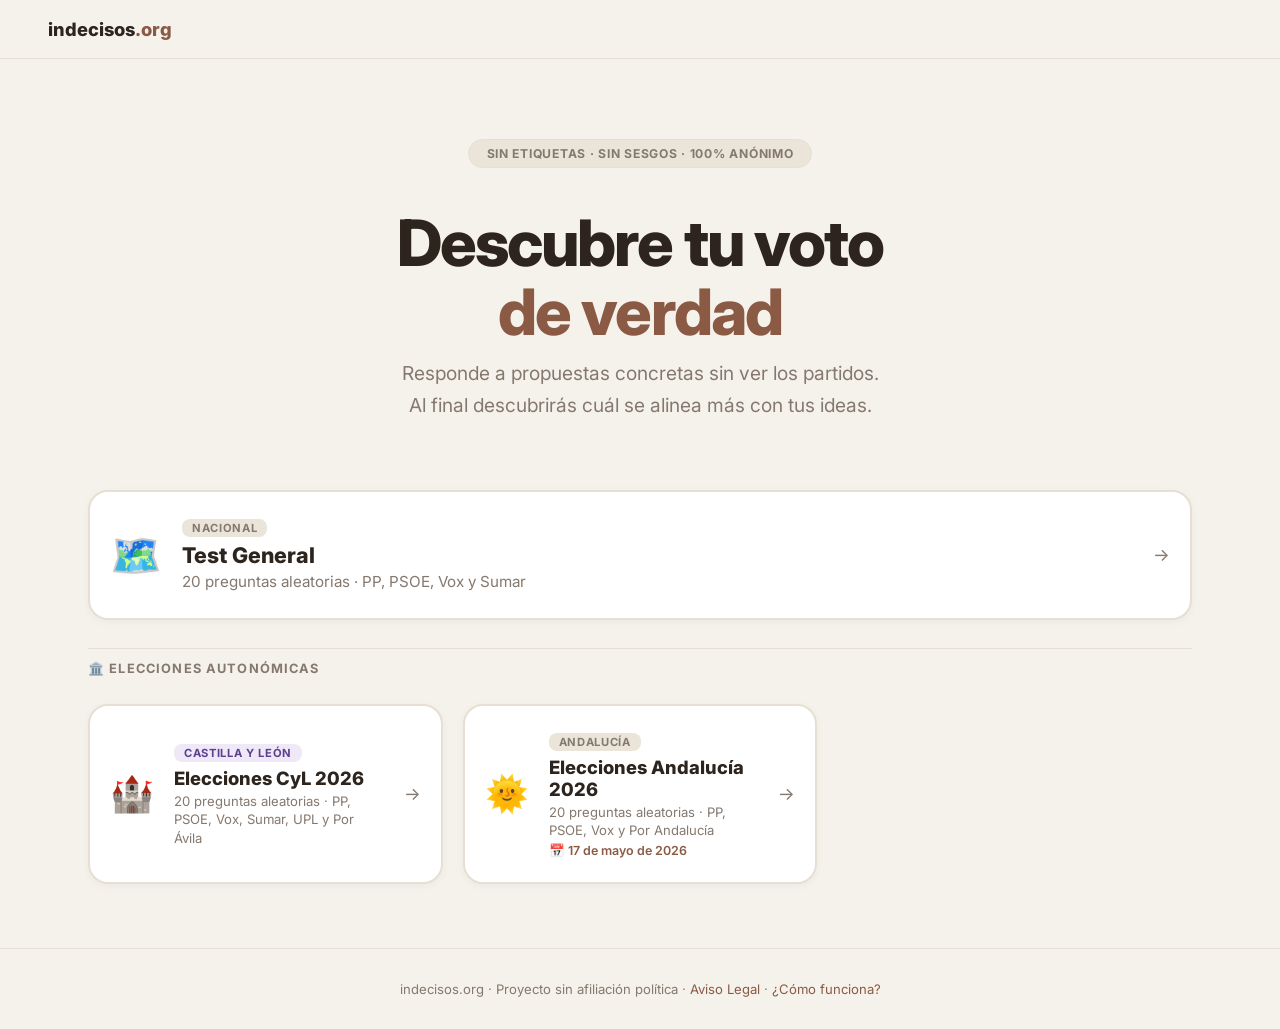
==== index.html @ ef7faec8 "Add files via upload" ====
<!DOCTYPE html>
<html lang="es">
<head>
  <meta charset="UTF-8">
  <meta name="viewport" content="width=device-width, initial-scale=1.0">
  <title>indecisos.org — Orienta tu voto sin etiquetas</title>
  <link rel="preconnect" href="https://fonts.googleapis.com">
  <link href="https://fonts.googleapis.com/css2?family=Inter:wght@400;600;700;800&display=swap" rel="stylesheet">
  <link rel="icon" type="image/svg+xml" href="/favicon.svg">
  <link rel="icon" type="image/png" sizes="96x96" href="/favicon-96x96.png">
  <link rel="shortcut icon" href="/favicon.ico">
  <link rel="apple-touch-icon" sizes="180x180" href="/apple-touch-icon.png">
  <link rel="manifest" href="/site.webmanifest">
  <link rel="stylesheet" href="styles.css">
  <!-- SEO -->
  <meta name="description" content="Descubre qué partido político se alinea más con tus ideas. Tests para elecciones Generales, Andalucía y Castilla y León. 100% anónimo y gratuito.">
  <meta name="robots" content="index, follow">
  <link rel="canonical" href="https://indecisos.org/">
  <!-- Open Graph -->
  <meta property="og:type" content="website">
  <meta property="og:url" content="https://indecisos.org/">
  <meta property="og:title" content="indecisos.org — Descubre tu voto de verdad">
  <meta property="og:description" content="Responde a propuestas concretas sin ver los partidos. Al final descubrirás cuál se alinea más con tus ideas. 100% anónimo.">
  <meta property="og:image" content="https://indecisos.org/og-image.png">
  <meta property="og:locale" content="es_ES">
  <!-- Twitter Card -->
  <meta name="twitter:card" content="summary_large_image">
  <meta name="twitter:title" content="indecisos.org — Descubre tu voto de verdad">
  <meta name="twitter:description" content="Responde a propuestas concretas sin ver los partidos. 100% anónimo y gratuito.">
  <meta name="twitter:image" content="https://indecisos.org/og-image.png">
  <!-- Analytics: sustituir TU-DOMINIO por indecisos.org una vez configurado en plausible.io -->
  <script defer data-domain="indecisos.org" src="https://plausible.io/js/script.js"></script>
</head>
<body>

<nav class="site-nav">
  <a href="/" class="nav-logo">indecisos<span>.org</span></a>
</nav>

<section class="landing-hero">
  <span class="hero-badge">Sin etiquetas · Sin sesgos · 100% anónimo</span>
  <h1>Descubre tu voto<br><em>de verdad</em></h1>
  <p>Responde a propuestas concretas sin ver los partidos.<br>Al final descubrirás cuál se alinea más con tus ideas.</p>
</section>

<main class="landing-grid wrap">

<a href="generales/index.html" class="landing-card landing-card--nacional">
    <div class="lc-icon">🗺️</div>
    <div class="lc-body">
      <span class="lc-tag">Nacional</span>
      <h2 class="lc-title">Test General</h2>
      <p class="lc-desc">20 preguntas aleatorias · PP, PSOE, Vox y Sumar</p>
    </div>
    <span class="lc-arrow">→</span>
  </a>

  <div class="landing-section-title">
    <span>🏛️ Elecciones autonómicas</span>
  </div>

<a href="cyl/index.html" class="landing-card landing-card--cyl">
    <div class="lc-icon">🏰</div>
    <div class="lc-body">
      <span class="lc-tag lc-tag--cyl">Castilla y León</span>
      <h2 class="lc-title">Elecciones CyL 2026</h2>
      <p class="lc-desc">20 preguntas aleatorias · PP, PSOE, Vox, Sumar, UPL y Por Ávila</p>
    </div>
    <span class="lc-arrow">→</span>
  </a>

  <a href="andalucia/index.html" class="landing-card landing-card--andalucia">
    <div class="lc-icon">🌞</div>
    <div class="lc-body">
      <span class="lc-tag lc-tag--andalucia">Andalucía</span>
      <h2 class="lc-title">Elecciones Andalucía 2026</h2>
      <p class="lc-desc">20 preguntas aleatorias · PP, PSOE, Vox y Por Andalucía</p>
      <p class="lc-date">📅 17 de mayo de 2026</p>
    </div>
    <span class="lc-arrow">→</span>
  </a>

</main>

<footer class="site-footer">
  <p>indecisos.org · Proyecto sin afiliación política · <a href="aviso-legal.html">Aviso Legal</a> · <a href="como-funciona.html">¿Cómo funciona?</a></p>
</footer>

<script>if("serviceWorker" in navigator){navigator.serviceWorker.register("/sw.js").catch(()=>{})}</script>
</body>
</html>
---- styles.css ----
/* ══════════════════════════════════════════════
   indecisos.es — styles.css (v5 — limpio y definitivo)
   ══════════════════════════════════════════════ */

/* ── VARIABLES ── */
:root {
  --psoe:         #FF0000;
  --sumar:        #E91E8C;
  --pp:           #0056A2;
  --vox:          #63BE21;
  --bg:           #F5F2EB;
  --card:         #FFFFFF;
  --border:       #E6DFD3;
  --text:         #2D241E;
  --muted:        #85786E;
  --accent:       #8A5A44;
  --accent-hover: #734A36;
  --space-xs:  8px;
  --space-sm:  12px;
  --space-md:  20px;
  --space-lg:  32px;
  --space-xl:  48px;
  --space-2xl: 64px;
  --radius-sm:   8px;
  --radius-md:  12px;
  --radius-lg:  16px;
  --radius-xl:  20px;
  --radius-pill: 100px;
}

/* ── RESET ── */
*, *::before, *::after { box-sizing: border-box; margin: 0; padding: 0; }

body {
  font-family: 'Inter', sans-serif;
  background: var(--bg);
  color: var(--text);
  min-height: 100vh;
  overflow-x: hidden;
  -webkit-font-smoothing: antialiased;
}

/* ══════════════════════════════════════════════
   NAVEGACIÓN
   ══════════════════════════════════════════════ */
.site-nav {
  display: flex;
  align-items: center;
  justify-content: space-between;
  padding: 16px var(--space-md);
  border-bottom: 1px solid var(--border);
}
.nav-logo { font-weight: 800; font-size: 1.05rem; color: var(--text); text-decoration: none; }
.nav-logo span { color: var(--accent); }
.nav-link { font-size: 0.88rem; font-weight: 600; color: var(--muted); text-decoration: none; }
.nav-link:hover { color: var(--text); }

/* ══════════════════════════════════════════════
   LANDING — HERO
   ══════════════════════════════════════════════ */
.landing-hero {
  text-align: center;
  padding: var(--space-2xl) var(--space-md) var(--space-lg);
  max-width: 860px;
  margin: 0 auto;
}
.landing-hero h1 {
  font-size: clamp(2.6rem, 7vw, 4.8rem);
  font-weight: 800; line-height: 1.08; letter-spacing: -0.03em;
  margin: var(--space-md) 0 var(--space-sm);
}
.landing-hero h1 em { font-style: normal; color: var(--accent); }
.landing-hero p {
  font-size: 1.1rem; color: var(--muted);
  max-width: 520px; margin: 0 auto var(--space-md); line-height: 1.65;
}
.hero-badge {
  display: inline-block; background: #EBE5D9; border: 1px solid var(--border);
  border-radius: var(--radius-pill); padding: 6px 18px;
  font-size: 0.76rem; font-weight: 700; letter-spacing: 0.06em;
  color: var(--muted); text-transform: uppercase; margin-bottom: var(--space-md);
}

/* ══════════════════════════════════════════════
   LANDING — GRID DE TESTS
   ══════════════════════════════════════════════ */
.wrap { max-width: 960px; margin: 0 auto; padding: 0 var(--space-md) var(--space-2xl); }
.landing-grid { display: grid; grid-template-columns: 1fr; gap: var(--space-sm); padding-bottom: var(--space-2xl); }
.landing-section-title {
  grid-column: 1 / -1; display: flex; align-items: center;
  padding: var(--space-sm) 0 var(--space-xs); font-size: 0.8rem; font-weight: 700;
  color: var(--muted); text-transform: uppercase; letter-spacing: 0.09em;
  border-top: 1px solid var(--border); margin-top: var(--space-xs);
}
.landing-card {
  position: relative; display: flex; align-items: center; gap: var(--space-md);
  background: var(--card); border: 2px solid var(--border); border-radius: var(--radius-lg);
  padding: var(--space-md) 20px; text-decoration: none; color: var(--text);
  transition: transform 0.2s, box-shadow 0.2s, border-color 0.2s;
  box-shadow: 0 2px 8px rgba(45,36,30,0.04); overflow: hidden;
}
.landing-card:not(.landing-card--soon):hover { transform: translateY(-2px); box-shadow: 0 8px 24px rgba(45,36,30,0.10); }
.landing-card--cyl:hover      { border-color: #7B5EA7; }
.landing-card--andalucia:hover { border-color: #E67E00; }
.landing-card--nacional:hover  { border-color: var(--accent); }
.lc-tag--cyl      { background: #EEE8F7; color: #5D3F8F; }
.lc-tag--andalucia { background: #FFF3E0; color: #E65100; }
.landing-card--soon { cursor: default; opacity: 0.72; }
.lc-urgente-badge {
  position: absolute; top: 10px; right: 10px;
  background: #FFECEC; color: #C0392B; border: 1px solid #FFCDD2;
  border-radius: var(--radius-sm); padding: 3px 8px; font-size: 0.62rem; font-weight: 700;
  animation: pulse 1.8s ease-in-out infinite;
}
@keyframes pulse { 0%,100%{opacity:1} 50%{opacity:0.55} }
.lc-icon  { font-size: 2rem; flex-shrink: 0; }
.lc-body  { flex: 1; min-width: 0; }
.lc-tag {
  display: inline-block; background: #EBE5D9; color: var(--muted);
  border-radius: var(--radius-sm); padding: 2px 10px; font-size: 0.7rem; font-weight: 700;
  text-transform: uppercase; letter-spacing: 0.06em; margin-bottom: 5px;
}
.lc-tag--cyl { background: #EEE8F7; color: #5D3F8F; }
.lc-title { font-size: 1.05rem; font-weight: 800; margin-bottom: 3px; }
.lc-desc  { font-size: 0.82rem; color: var(--muted); line-height: 1.4; }
.lc-date  { font-size: 0.78rem; color: var(--accent); font-weight: 600; margin-top: 4px; }
.lc-arrow { font-size: 1.1rem; color: var(--muted); flex-shrink: 0; }
.lc-coming { font-size: 0.8rem; font-weight: 600; color: var(--muted); white-space: nowrap; }

/* ══════════════════════════════════════════════
   FOOTER
   ══════════════════════════════════════════════ */
.site-footer {
  text-align: center; padding: var(--space-lg) var(--space-md);
  border-top: 1px solid var(--border); font-size: 0.82rem; color: var(--muted);
}
.site-footer a { color: var(--accent); text-decoration: none; }
.site-footer a:hover { text-decoration: underline; }

/* ══════════════════════════════════════════════
   TEST — HERO DE INICIO
   ══════════════════════════════════════════════ */
.hero {
  text-align: center; padding: var(--space-2xl) var(--space-md) var(--space-xl);
  max-width: 700px; margin: 0 auto;
}
.hero h1 {
  font-size: clamp(2.2rem, 6vw, 3.6rem); font-weight: 800;
  line-height: 1.1; letter-spacing: -0.03em; color: var(--text); margin-bottom: var(--space-sm);
}
.hero p { font-size: 1.05rem; color: var(--muted); max-width: 480px; margin: 0 auto var(--space-lg); line-height: 1.65; }
.how-it-works {
  display: flex; gap: var(--space-sm); justify-content: center;
  flex-wrap: wrap; margin: 0 auto var(--space-lg); max-width: 560px;
}
.how-step {
  background: var(--card); border: 1px solid var(--border); border-radius: var(--radius-md);
  padding: var(--space-sm) var(--space-md); font-size: 0.85rem; color: var(--text);
  max-width: 170px; min-width: 130px; text-align: center; line-height: 1.5;
  box-shadow: 0 2px 8px rgba(45,36,30,0.04);
}
.step-icon { display: block; margin: 0 auto var(--space-xs); font-size: 1.5rem; color: var(--accent); }
.step-icon svg { width: 26px; height: 26px; }
.btn-start {
  display: block; width: 100%; max-width: 360px; margin: 0 auto;
  background: var(--accent); border: none; border-radius: var(--radius-md); padding: 16px;
  font-family: inherit; font-size: 1.05rem; font-weight: 700; color: white;
  cursor: pointer; box-shadow: 0 4px 14px rgba(138,90,68,0.28); transition: background 0.2s, transform 0.2s;
}
.btn-start:hover { background: var(--accent-hover); transform: translateY(-1px); }
.start-sub { text-align: center; color: var(--muted); font-size: 0.8rem; margin-top: var(--space-sm); }

/* ══════════════════════════════════════════════
   TEST — CARD + PROGRESO
   ══════════════════════════════════════════════ */
.card {
  background: var(--card); border: 1px solid var(--border); border-radius: var(--radius-lg);
  padding: var(--space-lg); box-shadow: 0 8px 24px -4px rgba(45,36,30,0.07);
}
.progress-wrap { display: flex; align-items: center; gap: var(--space-sm); margin-bottom: var(--space-lg); }
.progress-track { flex: 1; height: 6px; background: #EBE5D9; border-radius: 10px; overflow: hidden; }
.progress-fill { height: 100%; background: var(--accent); border-radius: 10px; transition: width 0.5s ease, background-color 0.4s ease; }
.progress-label { font-size: 0.85rem; color: var(--muted); font-weight: 600; white-space: nowrap; min-width: 54px; text-align: right; }

/* ── Pregunta ── */
.topic-chip {
  display: inline-block; background: #EBE5D9; border: 1px solid var(--border);
  color: var(--muted); border-radius: var(--radius-sm); padding: 4px 12px;
  font-size: 0.73rem; font-weight: 700; letter-spacing: 0.05em; text-transform: uppercase;
  margin-bottom: var(--space-sm); transition: background 0.3s, color 0.3s, border-color 0.3s;
}
.proposal-box {
  background: #FAF8F4; border: 1px solid var(--border); border-radius: var(--radius-md);
  padding: var(--space-md) 22px; margin-bottom: var(--space-lg);
}
.proposal-text { font-size: 1.15rem; font-weight: 600; line-height: 1.6; color: var(--text); }

/* ── Botones de voto ── */
.vote-grid { display: grid; grid-template-columns: repeat(3,1fr); gap: var(--space-sm); }
.vote-btn {
  background: #FAF8F4; border: 2px solid var(--border); border-radius: var(--radius-md);
  padding: 18px var(--space-xs); text-align: center; font-family: inherit; cursor: pointer;
  transition: border-color 0.2s, background 0.2s, transform 0.15s;
  display: flex; flex-direction: column; align-items: center; gap: 7px; color: var(--text);
}
.vote-btn:hover { border-color: #D4C9B8; background: #F5F2EB; }
.vote-btn:active { transform: scale(0.97); }
.v-icon { display: flex; align-items: center; justify-content: center; color: var(--muted); transition: transform 0.2s, color 0.2s; }
.v-icon svg { width: 28px; height: 28px; }
.vote-btn:hover .v-icon svg { transform: scale(1.15); }
.v-label { font-size: 0.88rem; font-weight: 700; line-height: 1.2; }
.v-sub   { font-size: 0.73rem; color: var(--muted); }
.vote-btn.agree.selected   { border-color: #4CAF50; background: #F2FBF3; }
.vote-btn.agree.selected .v-icon, .vote-btn.agree.selected .v-label { color: #2E7D32; }
.vote-btn.against.selected { border-color: #E53935; background: #FEF4F4; }
.vote-btn.against.selected .v-icon, .vote-btn.against.selected .v-label { color: #C62828; }
.vote-btn.abstain.selected { border-color: #FB8C00; background: #FFF8F0; }
.vote-btn.abstain.selected .v-icon, .vote-btn.abstain.selected .v-label { color: #E65100; }
@keyframes voteBounce { 0%{transform:scale(1)} 35%{transform:scale(1.07)} 65%{transform:scale(0.97)} 100%{transform:scale(1)} }
.vote-btn.bounce { animation: voteBounce 0.32s cubic-bezier(0.34,1.56,0.64,1) both; }

/* ── Navegación prev/next ── */
.nav { display: flex; gap: var(--space-sm); margin-top: var(--space-lg); }
.btn-prev {
  background: #FAF8F4; border: 1px solid var(--border); border-radius: var(--radius-md);
  padding: 13px var(--space-md); font-family: inherit; font-size: 0.9rem;
  font-weight: 600; color: var(--muted); cursor: pointer; transition: background 0.2s, color 0.2s; white-space: nowrap;
}
.btn-prev:hover { background: #EBE5D9; color: var(--text); }
.btn-next {
  flex: 1; background: var(--accent); border: none; border-radius: var(--radius-md);
  padding: 14px; font-family: inherit; font-size: 0.97rem; font-weight: 700; color: white;
  cursor: pointer; transition: background 0.2s, transform 0.2s; box-shadow: 0 4px 12px rgba(138,90,68,0.22);
}
.btn-next:hover:not(:disabled) { transform: translateY(-1px); background: var(--accent-hover); }
.btn-next:disabled { opacity: 0.38; cursor: not-allowed; transform: none; box-shadow: none; background: var(--muted); }

/* ══════════════════════════════════════════════
   RESULTADOS
   ══════════════════════════════════════════════ */
.results-header { text-align: center; margin-bottom: var(--space-lg); }
.results-header .badge {
  display: inline-block; background: #EBE5D9; border: 1px solid var(--border);
  border-radius: var(--radius-pill); padding: 5px 16px; font-size: 0.74rem; font-weight: 700;
  color: var(--muted); letter-spacing: 0.05em; text-transform: uppercase; margin-bottom: var(--space-sm);
}
.results-header h2 { font-size: 1.8rem; font-weight: 800; letter-spacing: -0.02em; color: var(--text); }
.results-list { display: grid; gap: var(--space-sm); }

/* Tarjeta ganador */
.result-winner-card {
  text-align: center; padding: var(--space-lg) var(--space-md); margin-bottom: var(--space-lg);
  border-radius: var(--radius-lg); border: 2px solid var(--border);
  background: linear-gradient(160deg, #FDFCF9 0%, #F5F2EB 100%); position: relative; overflow: hidden;
}
.result-winner-card::before {
  content: ''; position: absolute; top: 0; left: 0; right: 0; height: 4px;
  background: var(--winner-color, var(--accent)); border-radius: var(--radius-lg) var(--radius-lg) 0 0;
}
.result-winner-logo {
  width: 72px; height: 72px; background: white; border: 2px solid var(--border);
  border-radius: var(--radius-lg); overflow: hidden; display: flex; align-items: center;
  justify-content: center; margin: 0 auto var(--space-sm); padding: 8px; box-shadow: 0 4px 16px rgba(45,36,30,0.1);
}
.result-winner-logo img { width: 100%; height: 100%; object-fit: contain; }
.result-winner-name { font-size: 1.6rem; font-weight: 800; letter-spacing: -0.02em; margin-bottom: 4px; }
.result-winner-pct  { font-size: 3rem; font-weight: 800; letter-spacing: -0.04em; line-height: 1; margin: var(--space-xs) 0 4px; }
.result-winner-msg  { font-size: 0.88rem; color: var(--muted); margin-top: var(--space-xs); }

/* Filas partidos */
.result-row {
  display: flex; align-items: center; gap: var(--space-md);
  background: #FAF8F4; border: 1px solid var(--border); border-radius: var(--radius-md);
  padding: var(--space-sm) var(--space-md); position: relative; overflow: hidden;
  opacity: 0; transform: translateY(14px);
  transition: opacity 0.4s ease, transform 0.4s ease, border-color 0.3s;
}
.result-row.visible { opacity: 1; transform: translateY(0); }
.result-row.top { border-width: 2px; background: var(--card); box-shadow: 0 4px 14px rgba(45,36,30,0.06); }
.result-logo-big {
  width: 46px; height: 46px; min-width: 46px; background: var(--card);
  border: 1px solid var(--border); border-radius: var(--radius-sm);
  display: flex; align-items: center; justify-content: center; padding: 5px; overflow: hidden;
}
.result-logo-big img { width: 100%; height: 100%; object-fit: contain; }
.logo-initial {
  width: 100%; height: 100%; display: flex; align-items: center; justify-content: center;
  font-weight: 800; font-size: 1rem; color: white; border-radius: 6px;
}
.result-info { flex: 1; min-width: 0; }
.result-name-row { display: flex; align-items: center; gap: var(--space-xs); margin-bottom: 7px; }
.r-name { font-weight: 700; font-size: 0.98rem; color: var(--text); }
.top-badge {
  background: #F4E8D6; color: #8A5A44; border: 1px solid #E6D2B5;
  border-radius: 6px; padding: 2px 7px; font-size: 0.62rem; font-weight: 700; text-transform: uppercase;
}
.result-bar-bg { height: 8px; background: #EBE5D9; border-radius: 10px; overflow: hidden; }
.result-bar-fill { height: 100%; border-radius: 10px; transition: width 1.2s ease-out; }
.result-pct { font-size: 1.15rem; font-weight: 800; min-width: 52px; text-align: right; letter-spacing: -0.02em; }

.disclaimer { font-size: 0.8rem; color: var(--muted); text-align: center; margin-top: var(--space-lg); line-height: 1.65; }
.section-divider { border: none; border-top: 1px solid var(--border); margin: var(--space-lg) 0; }
.snapshot-footer {
  text-align: center; font-size: 0.73rem; font-weight: 700; color: var(--muted);
  letter-spacing: 0.08em; text-transform: uppercase; margin-top: var(--space-lg);
  padding-top: var(--space-sm); border-top: 1px solid var(--border);
}
.btn-restart {
  width: 100%; background: #FAF8F4; border: 1px solid var(--border); border-radius: var(--radius-md);
  padding: 14px; font-family: inherit; font-size: 0.95rem; font-weight: 600; color: var(--text);
  cursor: pointer; margin-top: var(--space-md); transition: background 0.2s;
}
.btn-restart:hover { background: #EBE5D9; }

/* ── DESGLOSE POR TEMAS ── */
.topic-breakdown {
  background: var(--card);
  border: 1px solid var(--border);
  border-radius: var(--radius-lg);
  padding: var(--space-md);
  margin-top: var(--space-sm);
}
.tb-title {
  font-size: 0.78rem;
  font-weight: 700;
  text-transform: uppercase;
  letter-spacing: 0.07em;
  color: var(--muted);
  margin-bottom: var(--space-sm);
}
.tb-grid {
  display: grid;
  grid-template-columns: 1fr 1fr;
  gap: 8px;
}
.tb-item {
  display: flex;
  flex-direction: column;
  gap: 4px;
  background: #FAF8F4;
  border-radius: var(--radius-sm);
  padding: 10px 12px;
}
.tb-topic {
  display: inline-block;
  border-radius: 4px;
  border: 1px solid;
  padding: 2px 8px;
  font-size: 0.68rem;
  font-weight: 700;
  text-transform: uppercase;
  letter-spacing: 0.05em;
  align-self: flex-start;
}
.tb-party {
  font-size: 0.88rem;
  color: var(--muted);
}
.tb-party strong { font-weight: 800; }
.tb-note {
  font-size: 0.73rem;
  color: var(--muted);
  text-align: center;
  margin-top: var(--space-xs);
}

/* ── ACCESIBILIDAD: foco visible en botones de voto ── */
.vote-btn:focus-visible {
  outline: 3px solid var(--accent);
  outline-offset: 2px;
}
.btn-next:focus-visible,
.btn-prev:focus-visible,
.btn-start:focus-visible {
  outline: 3px solid var(--accent);
  outline-offset: 2px;
}

/* ── HINT TECLADO ── */
.keyboard-hint {
  text-align: center;
  font-size: 0.72rem;
  color: var(--muted);
  margin-top: 10px;
  opacity: 0.7;
}
.keyboard-hint kbd {
  display: inline-block;
  background: #EBE5D9;
  border: 1px solid #D4C9B8;
  border-radius: 4px;
  padding: 1px 5px;
  font-size: 0.68rem;
  font-family: inherit;
}

/* Descargar */
.download-actions { display: flex; gap: var(--space-sm); margin-top: var(--space-md); flex-wrap: wrap; }
.btn-download {
  flex: 1; min-width: 140px; background: var(--card); border: 1.5px solid var(--border);
  border-radius: var(--radius-md); padding: 13px var(--space-md); font-family: inherit;
  font-size: 0.9rem; font-weight: 600; color: var(--text); cursor: pointer;
  transition: background 0.2s, border-color 0.2s, transform 0.2s; text-align: center;
}
.btn-download:hover:not(:disabled) { background: #EBE5D9; border-color: var(--accent); transform: translateY(-1px); }
.btn-download:disabled { opacity: 0.5; cursor: wait; }

/* Compartir */
.share-actions { display: flex; gap: var(--space-sm); margin-top: var(--space-md); flex-wrap: wrap; }
.btn-share {
  flex: 1; min-width: 120px; display: flex; align-items: center; justify-content: center; gap: 7px;
  border: none; border-radius: var(--radius-md); padding: 13px var(--space-sm);
  font-family: inherit; font-size: 0.88rem; font-weight: 700; cursor: pointer;
  transition: background 0.2s, transform 0.2s; text-decoration: none;
}
.btn-share--whatsapp { background: #25D366; color: white; }
.btn-share--whatsapp:hover { background: #1dba59; transform: translateY(-1px); }
.btn-share--twitter  { background: #000; color: white; }
.btn-share--twitter:hover  { background: #222; transform: translateY(-1px); }
.btn-share--copy { background: var(--card); color: var(--text); border: 1.5px solid var(--border); }
.btn-share--copy:hover { background: #EBE5D9; transform: translateY(-1px); }

/* Donaciones */
.donation-section {
  margin-top: var(--space-md); background: var(--card); border: 1.5px solid var(--border);
  border-radius: var(--radius-lg); padding: var(--space-lg); text-align: center;
}
.donation-icon { font-size: 2rem; display: block; margin-bottom: var(--space-xs); }
.donation-title { font-size: 1.05rem; font-weight: 800; color: var(--text); margin-bottom: 6px; letter-spacing: -0.02em; }
.donation-desc { font-size: 0.86rem; color: var(--muted); line-height: 1.65; max-width: 400px; margin: 0 auto var(--space-md); }
.donation-buttons { display: flex; gap: var(--space-sm); justify-content: center; flex-wrap: wrap; }
.btn-donate {
  display: inline-flex; align-items: center; gap: 8px; padding: 13px var(--space-md);
  border-radius: var(--radius-md); font-family: inherit; font-size: 0.9rem; font-weight: 700;
  text-decoration: none; cursor: pointer; border: none; transition: background 0.2s, transform 0.2s; white-space: nowrap;
}
.btn-donate--paypal { background: #003087; color: #fff; }
.btn-donate--paypal:hover { background: #001f5c; transform: translateY(-1px); }
.btn-donate--stripe { background: #635BFF; color: #fff; }
.btn-donate--stripe:hover { background: #4f47e0; transform: translateY(-1px); }
.donation-note { font-size: 0.75rem; color: var(--muted); margin-top: var(--space-sm); }

/* Badge siempre en bloque, centrado */
.hero .hero-badge { display: block; margin-bottom: 18px; }
.hidden { display: none !important; }
.fade-in { animation: fadeUp 0.4s ease-out both; }
@keyframes fadeUp { from { opacity:0; transform:translateY(12px); } to { opacity:1; transform:translateY(0); } }

/* ══════════════════════════════════════════════
   TABLET (≥ 600px)
   ══════════════════════════════════════════════ */
@media (min-width: 600px) {
  .landing-grid { grid-template-columns: repeat(2, 1fr); }
  .landing-card--nacional { grid-column: 1 / -1; }
}

/* ══════════════════════════════════════════════
   DESKTOP (≥ 960px)
   ══════════════════════════════════════════════ */
@media (min-width: 960px) {
  .site-nav { padding: 18px var(--space-xl); max-width: 100%; }
  .nav-logo { font-size: 1.15rem; }

  .landing-hero { padding: 80px var(--space-xl) var(--space-xl); max-width: 1200px; }
  .landing-hero h1 { font-size: clamp(3.2rem, 5vw, 5.2rem); }
  .landing-hero p { font-size: 1.2rem; max-width: 620px; }

  .wrap { max-width: 1200px; padding: 0 var(--space-xl) var(--space-2xl); }
  .landing-grid { grid-template-columns: repeat(3, 1fr); gap: var(--space-md); }
  .landing-card--nacional { grid-column: 1 / -1; padding: var(--space-lg); }
  .landing-card--nacional .lc-icon { font-size: 2.6rem; }
  .landing-card--nacional .lc-title { font-size: 1.35rem; }
  .landing-card--nacional .lc-desc { font-size: 0.95rem; }
  .landing-card { padding: 24px var(--space-md); border-radius: var(--radius-xl); min-height: 130px; }
  .lc-title { font-size: 1.15rem; }
  .lc-icon  { font-size: 2.2rem; }

  .hero { padding: 72px var(--space-xl) var(--space-xl); max-width: 820px; }
  .hero h1 { font-size: clamp(2.6rem, 4vw, 3.8rem); }
  .hero p  { font-size: 1.1rem; max-width: 580px; }
  .how-it-works { max-width: 660px; gap: var(--space-md); }
  .how-step { max-width: 200px; padding: var(--space-sm) var(--space-md); }
  .btn-start { max-width: 400px; padding: 18px; font-size: 1.1rem; }

  #step-quiz.wrap, #step-results.wrap { max-width: 1060px; padding: var(--space-lg) var(--space-xl) var(--space-2xl); }
  #step-quiz .card {
    display: grid; grid-template-columns: 1fr 1fr;
    column-gap: var(--space-xl); padding: var(--space-xl);
  }
  #step-quiz .progress-wrap { grid-column: 1 / -1; }
  #step-quiz .topic-chip    { grid-column: 1; grid-row: 2; align-self: start; }
  #step-quiz .proposal-box  { grid-column: 1; grid-row: 3; margin-top: var(--space-sm); margin-bottom: 0; }
  #step-quiz .vote-grid     { grid-column: 2; grid-row: 2 / 5; align-self: center; grid-template-columns: 1fr; gap: var(--space-sm); }
  #step-quiz .vote-btn      { flex-direction: row; padding: var(--space-md); text-align: left; gap: var(--space-sm); justify-content: flex-start; }
  #step-quiz .v-icon        { margin-bottom: 0; }
  #step-quiz .v-label       { font-size: 1rem; }
  #step-quiz .nav           { grid-column: 1 / -1; margin-top: var(--space-xl); }

  #step-results .card { padding: var(--space-xl); }
  #step-results .results-list { grid-template-columns: 1fr 1fr; gap: var(--space-sm); }
  #step-results .result-row.top { grid-column: 1 / -1; }
  .result-winner-card  { padding: var(--space-xl) var(--space-lg); }
  .result-winner-pct   { font-size: 3.6rem; }
  .result-winner-name  { font-size: 2rem; }
  .result-winner-logo  { width: 86px; height: 86px; }
  .proposal-text       { font-size: 1.2rem; }
  .result-row          { padding: var(--space-sm) var(--space-md); }
  .btn-download, .btn-share { font-size: 0.95rem; padding: 14px var(--space-md); }
  .site-footer { padding: var(--space-lg) var(--space-xl); }
}

/* ══════════════════════════════════════════════
   MÓVIL (≤ 599px)
   ══════════════════════════════════════════════ */
@media (max-width: 599px) {

  /* ── CONSTANTE DE MARGEN LATERAL MÓVIL ── */
  /* Todos los elementos usan 16px de margen del borde de pantalla */

  /* NAV */
  .site-nav { padding: 14px 16px; }

  /* LANDING HERO */
  .landing-hero { padding: 40px 20px 28px; max-width: 100%; }
  .landing-hero h1 { font-size: clamp(2.2rem, 10vw, 3rem); margin: 12px 0 14px; }
  .landing-hero p  { font-size: 0.98rem; max-width: 100%; }

  /* WRAP — margen lateral base */
  .wrap { padding: 0 16px 48px; }

  /* LANDING GRID — padding lateral explícito para que las cards no toquen el borde */
  .landing-grid {
    grid-template-columns: 1fr;
    gap: 12px;
    padding: 0 16px 48px;
  }
  .landing-card--nacional,
  .landing-card--cyl,
  .landing-card--andalucia,
  .landing-card--soon { grid-column: 1 / -1; }

  /* CARDS DE LA LANDING */
  .landing-card {
    flex-direction: row;
    align-items: center;
    padding: 18px 16px;
    min-height: auto;
    border-radius: 16px;
    gap: 14px;
  }
  .lc-icon  { font-size: 1.8rem; flex-shrink: 0; }
  .lc-title { font-size: 0.97rem; }
  .lc-desc  { font-size: 0.78rem; line-height: 1.45; }
  .lc-tag   { font-size: 0.66rem; margin-bottom: 4px; }

  /* HERO DEL TEST */
  .hero { padding: 28px 16px 24px; }
  .hero-badge { font-size: 0.72rem; padding: 5px 14px; margin-bottom: 10px; }
  .hero h1 { font-size: clamp(1.9rem, 9vw, 2.4rem); margin-bottom: 8px; }
  .hero p  { font-size: 0.95rem; margin-bottom: 20px; line-height: 1.55; max-width: 100%; }

  /* PASOS "CÓMO FUNCIONA" — fila horizontal de 3 */
  .how-it-works {
    flex-direction: row;
    flex-wrap: nowrap;
    gap: 8px;
    margin: 0 auto 20px;
    max-width: 100%;
  }
  .how-step {
    flex: 1;
    min-width: 0;
    max-width: none;
    width: auto;
    padding: 12px 8px;   /* suficiente aire interno */
    font-size: 0.74rem;
    line-height: 1.35;
    border-radius: 10px;
  }
  .step-icon { font-size: 1.2rem; margin-bottom: 4px; }

  /* BOTÓN INICIO */
  .btn-start { max-width: 100%; padding: 15px 16px; font-size: 1rem; }
  .start-sub { font-size: 0.76rem; margin-top: 8px; }

  /* CARD DEL QUIZ */
  .card { padding: 20px 16px; }  /* 16px lateral, 20px vertical */

  /* BARRA PROGRESO */
  .progress-wrap { margin-bottom: 20px; }

  /* PREGUNTA */
  .proposal-box { padding: 14px 16px; margin-bottom: 20px; }
  .proposal-text { font-size: 1.02rem; }

  /* BOTONES DE VOTO */
  .vote-grid { grid-template-columns: 1fr; gap: 8px; }
  .vote-btn {
    flex-direction: row;
    padding: 13px 16px;   /* 16px horizontal consistente */
    text-align: left;
    gap: 14px;
    justify-content: flex-start;
    border-radius: 10px;
  }
  .v-icon { margin-bottom: 0; }
  .v-label { font-size: 0.9rem; }

  /* NAVEGACIÓN PREV/NEXT */
  .nav { margin-top: 20px; gap: 8px; }
  .btn-prev { padding: 13px 14px; font-size: 0.88rem; }
  .btn-next { padding: 13px 16px; font-size: 0.95rem; }

  /* RESULTADOS */
  .results-header { margin-bottom: 20px; }
  .result-winner-card { padding: 24px 16px 20px; margin-bottom: 16px; }
  .result-winner-pct  { font-size: 2.4rem; }
  .result-winner-name { font-size: 1.4rem; }
  .result-winner-logo { width: 60px; height: 60px; }
  .results-list { grid-template-columns: 1fr; gap: 8px; }
  .result-row { padding: 12px 14px; gap: 12px; }
  .result-logo-big { width: 38px; height: 38px; min-width: 38px; }
  .r-name { font-size: 0.92rem; }
  .result-pct { font-size: 1rem; min-width: 44px; }
  .result-bar-bg { height: 6px; }

  /* DISCLAIMER Y BOTONES INFERIORES */
  .disclaimer { margin-top: 20px; }
  .section-divider { margin: 16px 0; }
  .btn-restart { padding: 13px 16px; margin-top: 12px; }
  .download-actions { flex-direction: column; gap: 8px; margin-top: 12px; }
  .share-actions    { flex-direction: column; gap: 8px; margin-top: 12px; }
  .donation-buttons { flex-direction: column; gap: 8px; }
  .btn-download, .btn-share, .btn-donate {
    width: 100%;
    justify-content: center;
    padding: 13px 16px;
  }

  /* DONACIONES */
  .donation-section { padding: 20px 16px; margin-top: 12px; }
  .donation-desc { font-size: 0.84rem; }

  /* FOOTER */
  .site-footer { padding: 20px 16px; font-size: 0.8rem; }
}
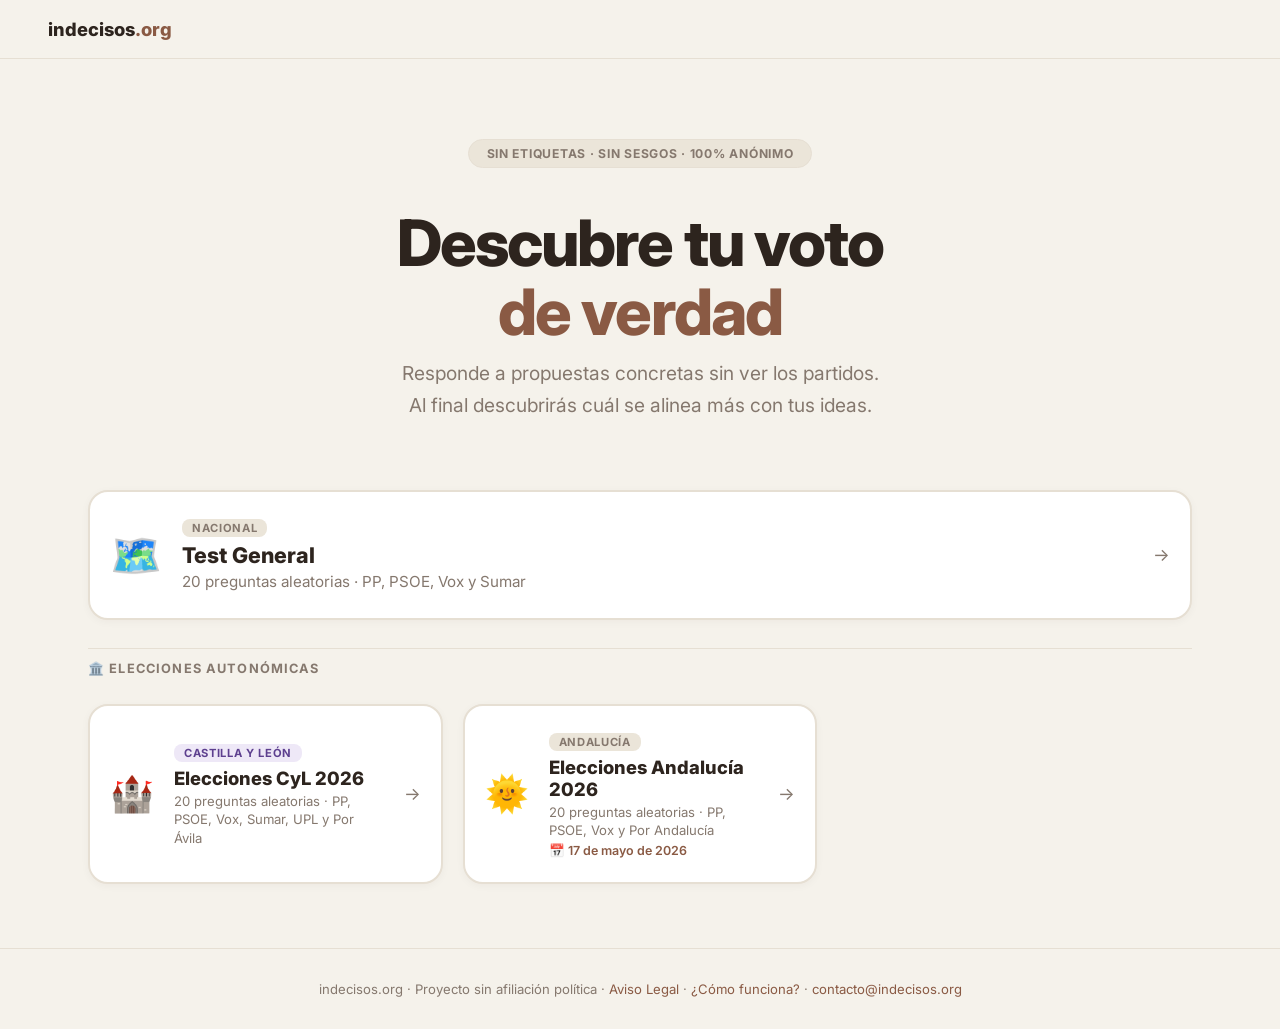
==== commit 9baa03f1: "Add files via upload" ====
--- a/index.html
+++ b/index.html
@@ -83,7 +83,7 @@
 </main>
 
 <footer class="site-footer">
-  <p>indecisos.org · Proyecto sin afiliación política · <a href="aviso-legal.html">Aviso Legal</a> · <a href="como-funciona.html">¿Cómo funciona?</a></p>
+  <p>indecisos.org · Proyecto sin afiliación política · <a href="aviso-legal.html">Aviso Legal</a> · <a href="como-funciona.html">¿Cómo funciona?</a> · <a href="mailto:contacto@indecisos.org">contacto@indecisos.org</a></p>
 </footer>
 
 <script>if("serviceWorker" in navigator){navigator.serviceWorker.register("/sw.js").catch(()=>{})}</script>
--- a/styles.css
+++ b/styles.css
@@ -1,5 +1,5 @@
 /* ══════════════════════════════════════════════
-   indecisos.es — styles.css (v5 — limpio y definitivo)
+   indecisos.org — styles.css (v5 — limpio y definitivo)
    ══════════════════════════════════════════════ */
 
 /* ── VARIABLES ── */
